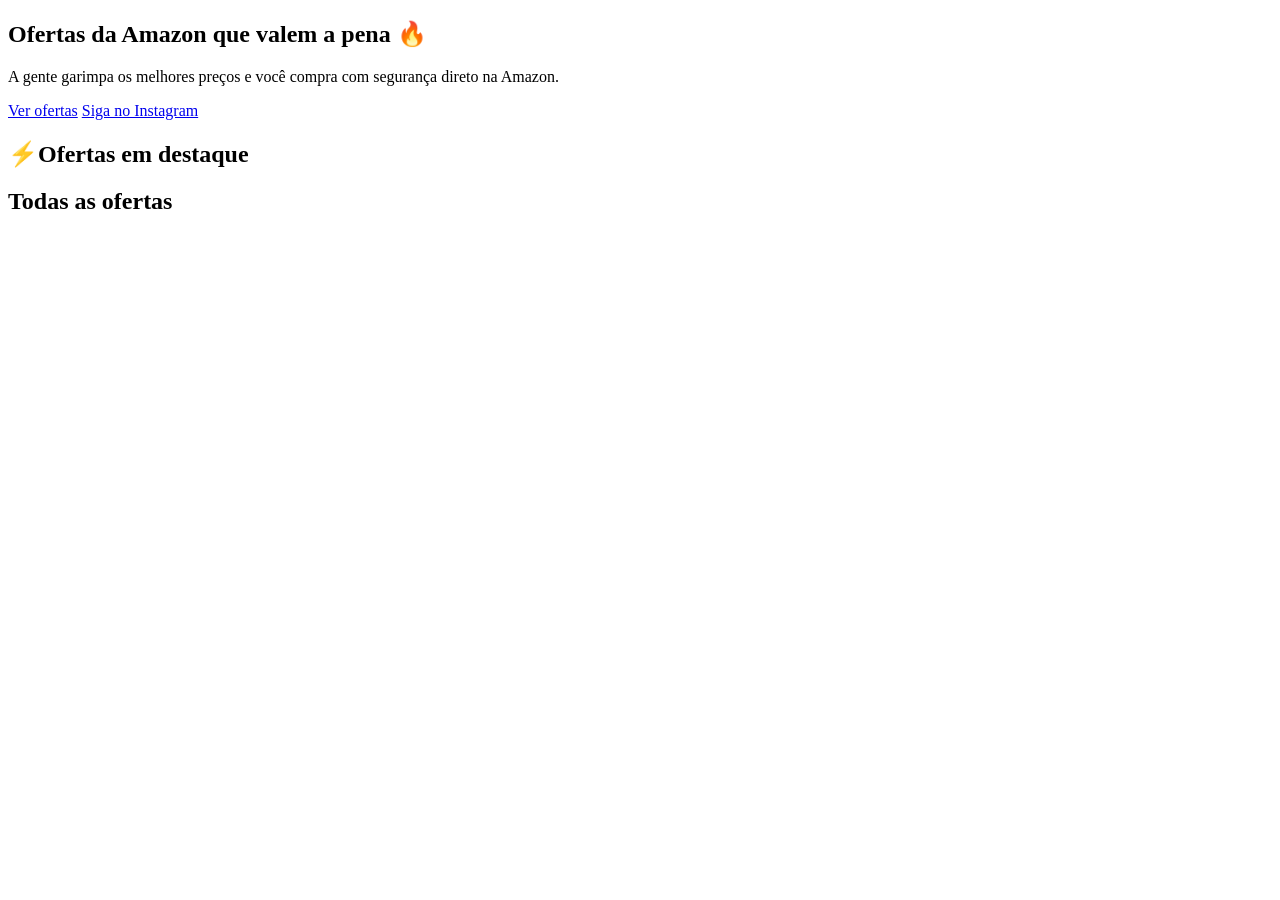
==== index.html @ 8117c34e "Add files via upload" ====
<!DOCTYPE html>
<html lang="pt-BR">
<head>
<meta charset="utf-8">
<meta name="viewport" content="width=device-width, initial-scale=1">
<meta name="referrer" content="strict-origin-when-cross-origin">
<title>Super Promos BR — Ofertas da Amazon selecionadas</title>
<meta name="description" content="As melhores ofertas e promoções da Amazon, escolhidas a dedo pela Super Promos BR.">
<meta property="og:type" content="website">
<meta property="og:site_name" content="Super Promos BR">
<meta property="og:title" content="Super Promos BR — Ofertas da Amazon selecionadas">
<meta property="og:description" content="As melhores ofertas e promoções da Amazon, escolhidas a dedo.">
<meta name="theme-color" content="#16131F">
<link rel="icon" href="assets/img/logo.svg">
<link rel="stylesheet" href="assets/css/style.css">
</head>
<body data-base="" data-pagina="inicio">
<header class="topo" id="topo"></header>

<section class="hero">
  <div class="container">
    <h1>Ofertas da Amazon que valem a pena 🔥</h1>
    <p>A gente garimpa os melhores preços e você compra com segurança direto na Amazon.</p>
    <div class="acoes">
      <a class="btn btn-branco" href="#todas">Ver ofertas</a>
      <a class="btn btn-contorno" href="https://www.instagram.com/superrpromosbr/" target="_blank" rel="noopener">Siga no Instagram</a>
    </div>
  </div>
</section>

<main class="container">
  <div class="sobe"><div class="chips" id="chips"></div></div>

  <section class="secao" id="secao-destaques">
    <div class="secao-topo"><h2><span class="fogo">⚡</span>Ofertas em destaque</h2></div>
    <div class="grade destaques" id="destaques"></div>
  </section>

  <section class="secao" id="todas">
    <div class="secao-topo"><h2 id="titulo-lista">Todas as ofertas</h2><span class="contagem" id="contagem"></span></div>
    <div class="grade" id="lista"></div>
  </section>
</main>

<footer class="rodape" id="rodape"></footer>
<script src="assets/js/config.js"></script>
<script src="assets/js/products.js"></script>
<script src="assets/js/app.js"></script>
</body>
</html>
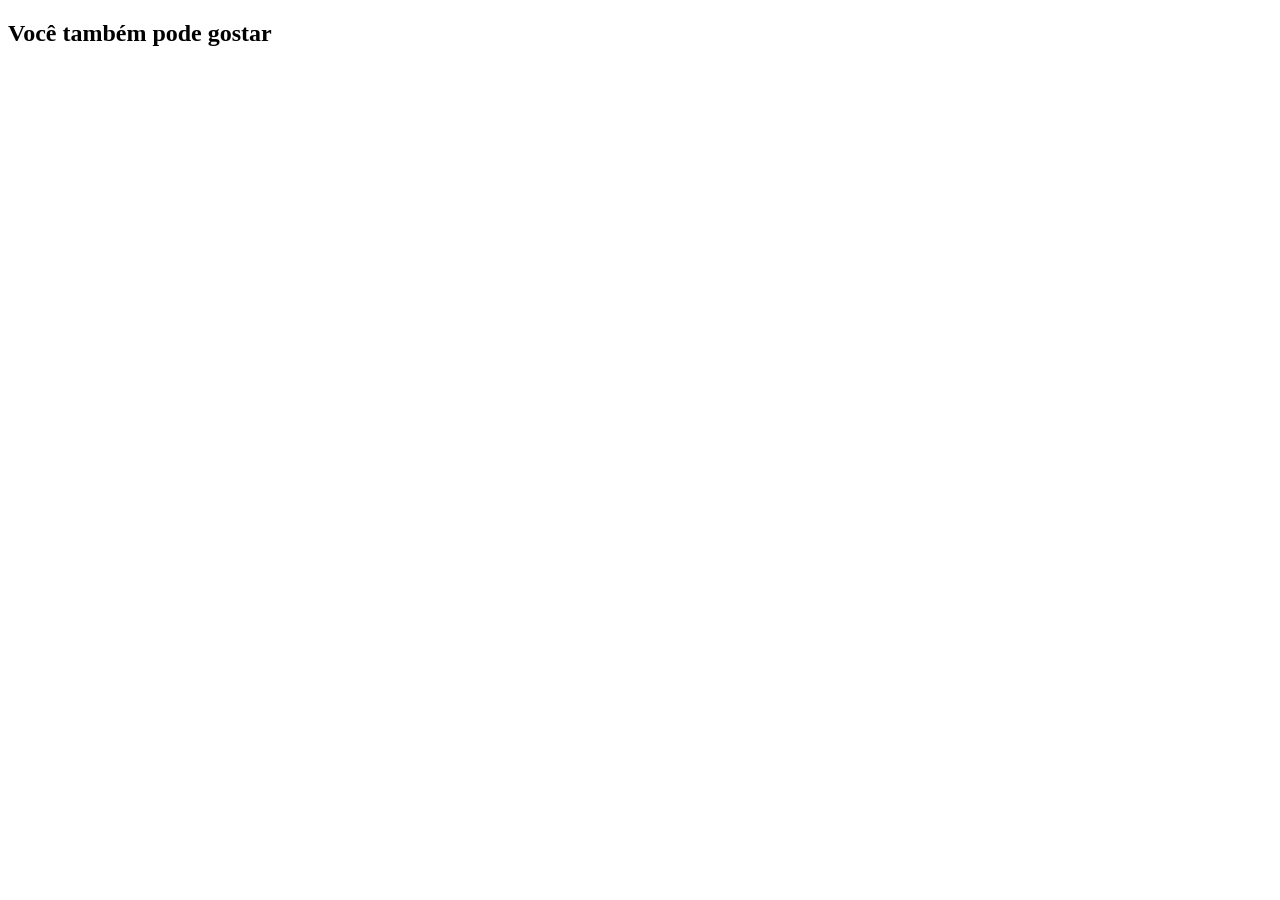
==== commit 3a974e82: "Add files via upload" ====
--- a/index.html
+++ b/index.html
@@ -4,47 +4,36 @@
 <meta charset="utf-8">
 <meta name="viewport" content="width=device-width, initial-scale=1">
 <meta name="referrer" content="strict-origin-when-cross-origin">
-<title>Super Promos BR — Ofertas da Amazon selecionadas</title>
-<meta name="description" content="As melhores ofertas e promoções da Amazon, escolhidas a dedo pela Super Promos BR.">
-<meta property="og:type" content="website">
+<title>Smartwatch com monitor de batimentos e notificações | Super Promos BR</title>
+<link rel="canonical" href="https://superpromosbr.com.br/p/smartwatch/">
+<meta name="description" content="Produto de EXEMPLO. Relógio inteligente para acompanhar treinos, sono e notificações do celular.">
+<meta property="og:type" content="product">
 <meta property="og:site_name" content="Super Promos BR">
-<meta property="og:title" content="Super Promos BR — Ofertas da Amazon selecionadas">
-<meta property="og:description" content="As melhores ofertas e promoções da Amazon, escolhidas a dedo.">
+<meta property="og:title" content="Smartwatch com monitor de batimentos e notificações">
+<meta property="og:description" content="Produto de EXEMPLO. Relógio inteligente para acompanhar treinos, sono e notificações do celular.">
+<meta property="og:url" content="https://superpromosbr.com.br/p/smartwatch/">
+<meta property="og:image" content="https://superpromosbr.com.br/assets/img/og-padrao.png">
+<meta name="twitter:card" content="summary_large_image">
 <meta name="theme-color" content="#16131F">
-<link rel="icon" href="assets/img/logo.svg">
-<link rel="stylesheet" href="assets/css/style.css">
+<link rel="icon" href="../../assets/img/logo.svg">
+<link rel="stylesheet" href="../../assets/css/style.css">
 </head>
-<body data-base="" data-pagina="inicio">
+<body data-base="../../" data-id="smartwatch" data-pagina="produto">
 <header class="topo" id="topo"></header>
 
-<section class="hero">
-  <div class="container">
-    <h1>Ofertas da Amazon que valem a pena 🔥</h1>
-    <p>A gente garimpa os melhores preços e você compra com segurança direto na Amazon.</p>
-    <div class="acoes">
-      <a class="btn btn-branco" href="#todas">Ver ofertas</a>
-      <a class="btn btn-contorno" href="https://www.instagram.com/superrpromosbr/" target="_blank" rel="noopener">Siga no Instagram</a>
-    </div>
-  </div>
-</section>
+<main class="container">
+  <nav class="migalhas" id="migalhas"></nav>
+  <article class="produto" id="produto"></article>
 
-<main class="container">
-  <div class="sobe"><div class="chips" id="chips"></div></div>
-
-  <section class="secao" id="secao-destaques">
-    <div class="secao-topo"><h2><span class="fogo">⚡</span>Ofertas em destaque</h2></div>
-    <div class="grade destaques" id="destaques"></div>
-  </section>
-
-  <section class="secao" id="todas">
-    <div class="secao-topo"><h2 id="titulo-lista">Todas as ofertas</h2><span class="contagem" id="contagem"></span></div>
-    <div class="grade" id="lista"></div>
+  <section class="secao">
+    <div class="secao-topo"><h2>Você também pode gostar</h2></div>
+    <div class="grade" id="relacionados"></div>
   </section>
 </main>
 
 <footer class="rodape" id="rodape"></footer>
-<script src="assets/js/config.js"></script>
-<script src="assets/js/products.js"></script>
-<script src="assets/js/app.js"></script>
+<script src="../../assets/js/config.js"></script>
+<script src="../../assets/js/products.js"></script>
+<script src="../../assets/js/app.js"></script>
 </body>
 </html>
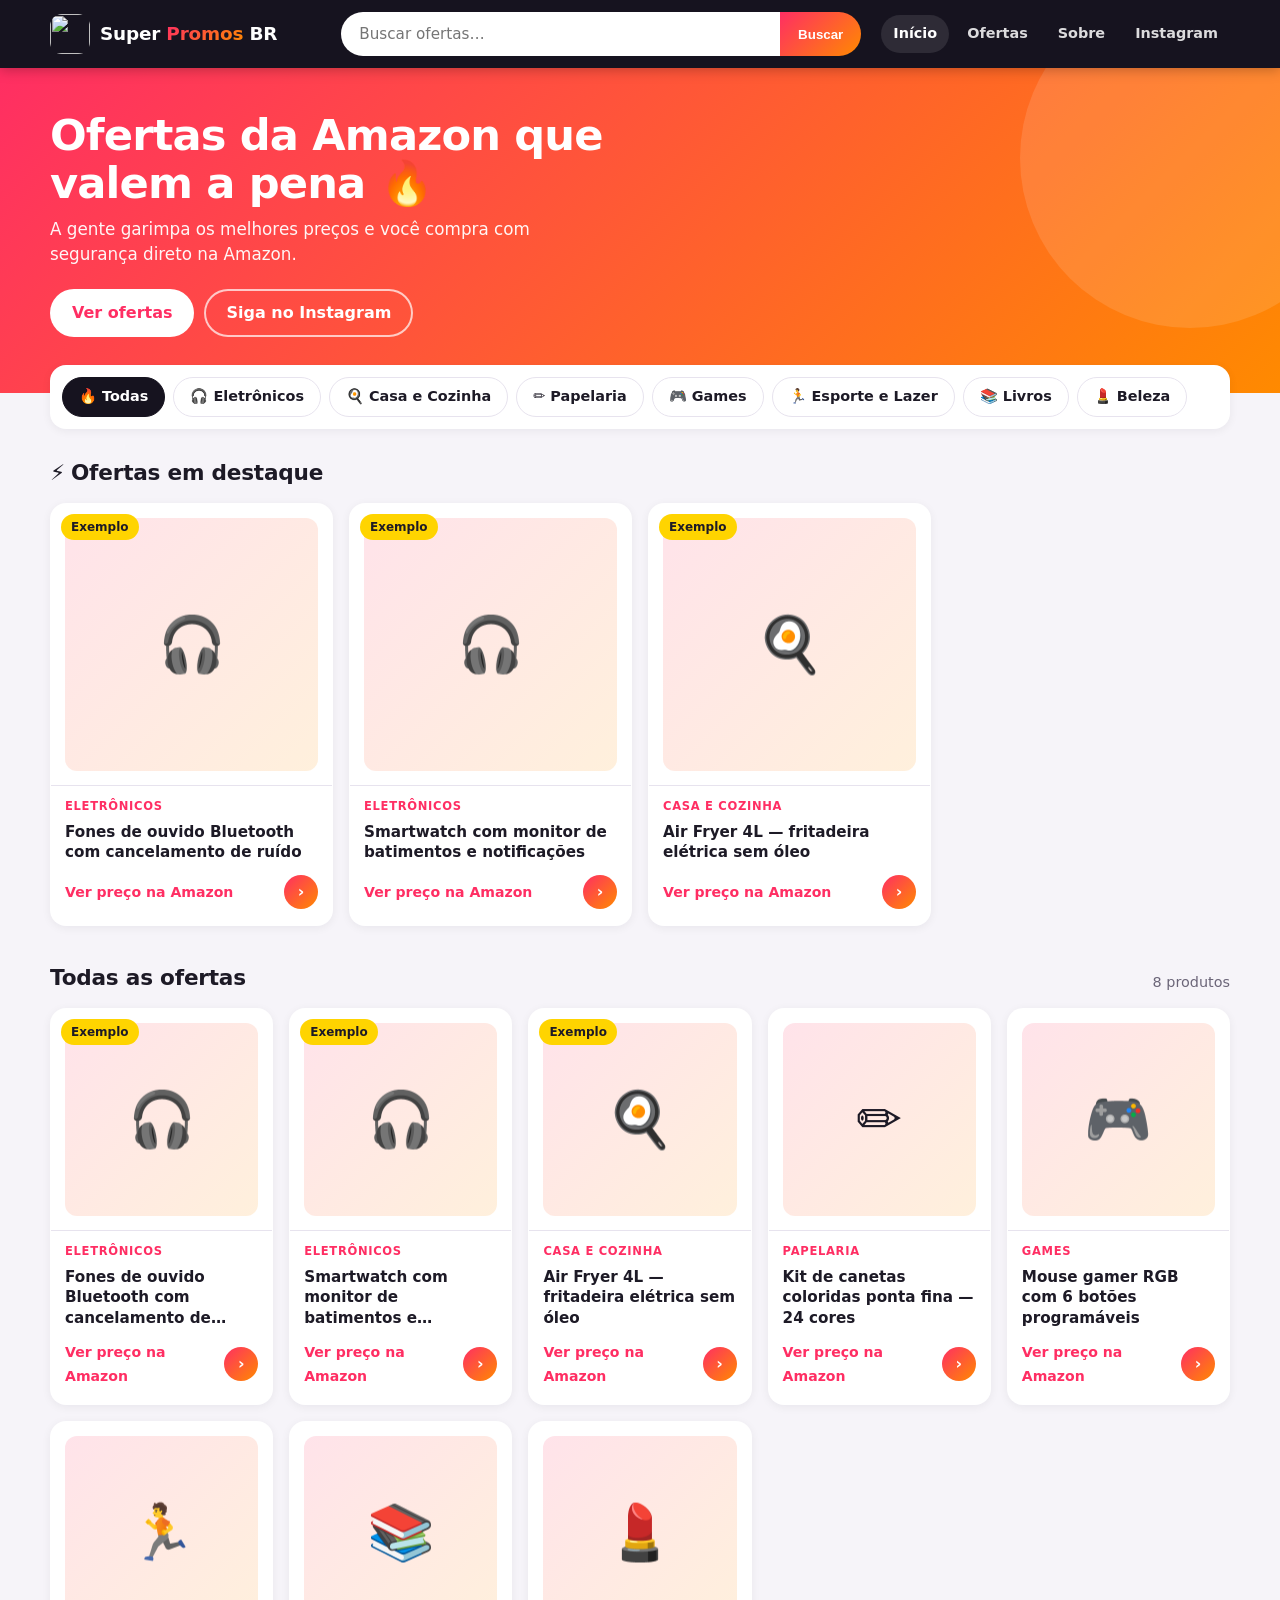
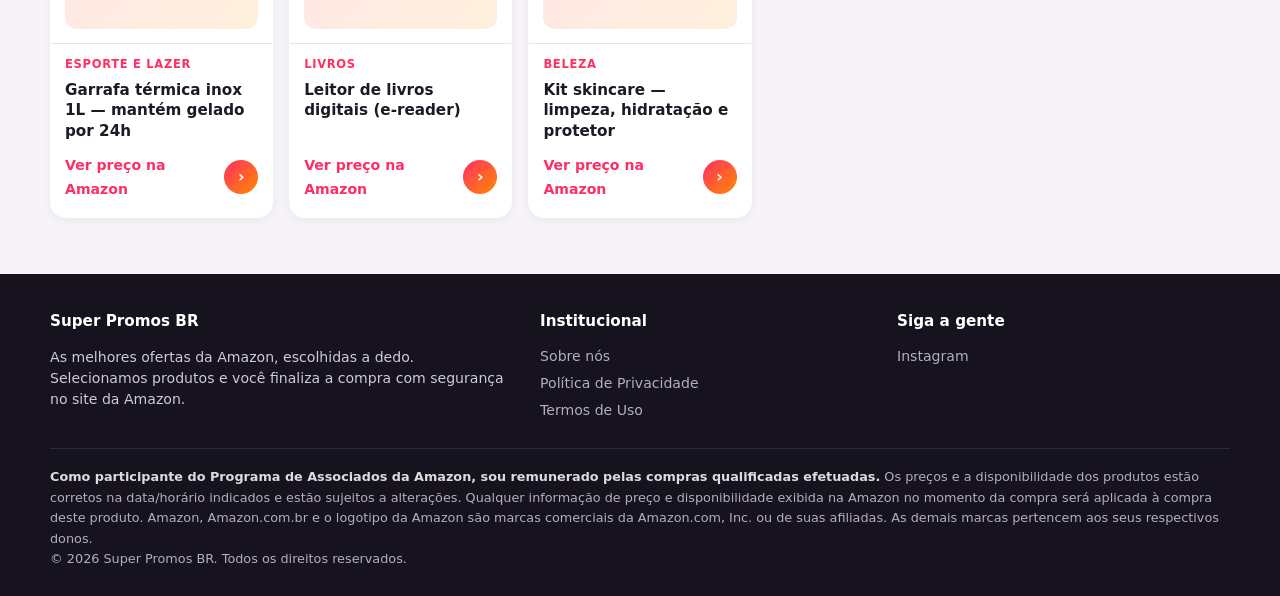
==== commit 2ace69a9: "Add files via upload" ====
--- a/index.html
+++ b/index.html
@@ -4,36 +4,47 @@
 <meta charset="utf-8">
 <meta name="viewport" content="width=device-width, initial-scale=1">
 <meta name="referrer" content="strict-origin-when-cross-origin">
-<title>Smartwatch com monitor de batimentos e notificações | Super Promos BR</title>
-<link rel="canonical" href="https://superpromosbr.com.br/p/smartwatch/">
-<meta name="description" content="Produto de EXEMPLO. Relógio inteligente para acompanhar treinos, sono e notificações do celular.">
-<meta property="og:type" content="product">
+<title>Super Promos BR — Ofertas da Amazon selecionadas</title>
+<meta name="description" content="As melhores ofertas e promoções da Amazon, escolhidas a dedo pela Super Promos BR.">
+<meta property="og:type" content="website">
 <meta property="og:site_name" content="Super Promos BR">
-<meta property="og:title" content="Smartwatch com monitor de batimentos e notificações">
-<meta property="og:description" content="Produto de EXEMPLO. Relógio inteligente para acompanhar treinos, sono e notificações do celular.">
-<meta property="og:url" content="https://superpromosbr.com.br/p/smartwatch/">
-<meta property="og:image" content="https://superpromosbr.com.br/assets/img/og-padrao.png">
-<meta name="twitter:card" content="summary_large_image">
+<meta property="og:title" content="Super Promos BR — Ofertas da Amazon selecionadas">
+<meta property="og:description" content="As melhores ofertas e promoções da Amazon, escolhidas a dedo.">
 <meta name="theme-color" content="#16131F">
-<link rel="icon" href="../../assets/img/logo.svg">
-<link rel="stylesheet" href="../../assets/css/style.css">
+<link rel="icon" href="assets/img/logo.svg">
+<link rel="stylesheet" href="assets/css/style.css">
 </head>
-<body data-base="../../" data-id="smartwatch" data-pagina="produto">
+<body data-base="" data-pagina="inicio">
 <header class="topo" id="topo"></header>
 
+<section class="hero">
+  <div class="container">
+    <h1>Ofertas da Amazon que valem a pena 🔥</h1>
+    <p>A gente garimpa os melhores preços e você compra com segurança direto na Amazon.</p>
+    <div class="acoes">
+      <a class="btn btn-branco" href="#todas">Ver ofertas</a>
+      <a class="btn btn-contorno" href="https://www.instagram.com/superrpromosbr/" target="_blank" rel="noopener">Siga no Instagram</a>
+    </div>
+  </div>
+</section>
+
 <main class="container">
-  <nav class="migalhas" id="migalhas"></nav>
-  <article class="produto" id="produto"></article>
+  <div class="sobe"><div class="chips" id="chips"></div></div>
 
-  <section class="secao">
-    <div class="secao-topo"><h2>Você também pode gostar</h2></div>
-    <div class="grade" id="relacionados"></div>
+  <section class="secao" id="secao-destaques">
+    <div class="secao-topo"><h2><span class="fogo">⚡</span>Ofertas em destaque</h2></div>
+    <div class="grade destaques" id="destaques"></div>
+  </section>
+
+  <section class="secao" id="todas">
+    <div class="secao-topo"><h2 id="titulo-lista">Todas as ofertas</h2><span class="contagem" id="contagem"></span></div>
+    <div class="grade" id="lista"></div>
   </section>
 </main>
 
 <footer class="rodape" id="rodape"></footer>
-<script src="../../assets/js/config.js"></script>
-<script src="../../assets/js/products.js"></script>
-<script src="../../assets/js/app.js"></script>
+<script src="assets/js/config.js"></script>
+<script src="assets/js/products.js"></script>
+<script src="assets/js/app.js"></script>
 </body>
 </html>
--- a/assets/css/style.css
+++ b/assets/css/style.css
@@ -0,0 +1,145 @@
+/* =========================================================
+   CORES DA MARCA — troque aqui para bater com o Instagram
+   ========================================================= */
+:root{
+  --cor-primaria:#FF2E63;     /* rosa/vermelho promo */
+  --cor-secundaria:#FF8A00;   /* laranja */
+  --cor-destaque:#FFD400;     /* amarelo dos selos */
+  --cor-escura:#16131F;       /* topo e rodapé */
+  --fundo:#F6F4F9;
+  --cartao:#FFFFFF;
+  --texto:#1D1A26;
+  --texto-suave:#6B6578;
+  --borda:#E7E3EE;
+  --sucesso:#0F9D58;
+  --raio:16px;
+  --sombra:0 2px 10px rgba(22,19,31,.06);
+  --sombra-forte:0 10px 30px rgba(22,19,31,.14);
+  --gradiente:linear-gradient(135deg,var(--cor-primaria),var(--cor-secundaria));
+}
+
+*{box-sizing:border-box}
+html{scroll-behavior:smooth}
+body{margin:0;font-family:"Inter",system-ui,-apple-system,"Segoe UI",Roboto,Arial,sans-serif;background:var(--fundo);color:var(--texto);line-height:1.5;-webkit-font-smoothing:antialiased}
+a{color:inherit;text-decoration:none}
+img{max-width:100%;display:block}
+.container{width:min(1180px,100% - 32px);margin-inline:auto}
+
+/* ---------- Topo ---------- */
+.topo{background:var(--cor-escura);color:#fff;position:sticky;top:0;z-index:50;box-shadow:0 2px 12px rgba(0,0,0,.25)}
+.topo .container{display:flex;align-items:center;gap:20px;height:68px}
+.marca{display:flex;align-items:center;gap:10px;font-weight:800;font-size:1.15rem;letter-spacing:-.01em;white-space:nowrap}
+.marca img{width:40px;height:40px;border-radius:12px;object-fit:cover}
+.marca span b{background:var(--gradiente);-webkit-background-clip:text;background-clip:text;color:transparent}
+.busca{flex:1;display:flex;max-width:520px;margin-left:auto}
+.busca input{flex:1;border:0;border-radius:999px 0 0 999px;padding:11px 18px;font:inherit;font-size:.95rem;outline:none;min-width:0}
+.busca button{border:0;border-radius:0 999px 999px 0;padding:0 18px;background:var(--gradiente);color:#fff;font-weight:700;cursor:pointer}
+.nav{display:flex;gap:6px}
+.nav a{padding:8px 12px;border-radius:999px;font-size:.9rem;font-weight:600;opacity:.85}
+.nav a:hover,.nav a.ativo{background:rgba(255,255,255,.1);opacity:1}
+.menu-btn{display:none;background:none;border:0;color:#fff;font-size:1.6rem;cursor:pointer}
+
+/* ---------- Hero ---------- */
+.hero{background:var(--gradiente);color:#fff;padding:44px 0 56px;position:relative;overflow:hidden}
+.hero::after{content:"";position:absolute;right:-80px;top:-80px;width:340px;height:340px;border-radius:50%;background:rgba(255,255,255,.12)}
+.hero h1{font-size:clamp(1.7rem,4vw,2.7rem);line-height:1.1;margin:0 0 10px;letter-spacing:-.02em;max-width:640px}
+.hero p{margin:0 0 22px;font-size:1.05rem;opacity:.95;max-width:560px}
+.hero .acoes{display:flex;gap:10px;flex-wrap:wrap;position:relative;z-index:1}
+.btn{display:inline-flex;align-items:center;justify-content:center;gap:8px;border:0;border-radius:999px;padding:12px 22px;font:inherit;font-weight:700;cursor:pointer;transition:transform .15s,box-shadow .15s}
+.btn:hover{transform:translateY(-1px)}
+.btn-branco{background:#fff;color:var(--cor-primaria)}
+.btn-contorno{background:transparent;color:#fff;box-shadow:inset 0 0 0 2px rgba(255,255,255,.7)}
+.btn-amazon{background:#FFD814;color:#0F1111;font-size:1.05rem;padding:15px 26px;width:100%;box-shadow:0 4px 0 #E6B800}
+.btn-amazon:hover{background:#F7CA00}
+.btn-sec{background:#fff;color:var(--texto);box-shadow:inset 0 0 0 1px var(--borda)}
+
+/* ---------- Categorias ---------- */
+.chips{display:flex;gap:8px;overflow-x:auto;padding:18px 0 6px;scrollbar-width:none}
+.chips::-webkit-scrollbar{display:none}
+.chip{flex:none;border:1px solid var(--borda);background:#fff;border-radius:999px;padding:8px 16px;font:inherit;font-size:.9rem;font-weight:600;cursor:pointer;color:var(--texto)}
+.chip.ativo{background:var(--cor-escura);color:#fff;border-color:var(--cor-escura)}
+.sobe{margin-top:-28px;position:relative;z-index:2}
+.sobe .chips{background:#fff;border-radius:var(--raio);padding:12px;box-shadow:var(--sombra)}
+
+/* ---------- Seções e grade ---------- */
+.secao{padding:28px 0 8px}
+.secao-topo{display:flex;align-items:end;justify-content:space-between;gap:12px;margin-bottom:14px}
+.secao h2{margin:0;font-size:1.35rem;letter-spacing:-.01em}
+.secao h2 .fogo{margin-right:6px}
+.contagem{color:var(--texto-suave);font-size:.9rem}
+.grade{display:grid;grid-template-columns:repeat(auto-fill,minmax(210px,1fr));gap:16px}
+.grade.destaques{grid-template-columns:repeat(auto-fill,minmax(280px,1fr))}
+
+.card{background:var(--cartao);border-radius:var(--raio);overflow:hidden;box-shadow:var(--sombra);display:flex;flex-direction:column;transition:transform .18s,box-shadow .18s;border:1px solid transparent}
+.card:hover{transform:translateY(-3px);box-shadow:var(--sombra-forte);border-color:var(--borda)}
+.card .foto{aspect-ratio:1/1;background:#fff;display:grid;place-items:center;position:relative;padding:14px}
+.card .foto img{width:100%;height:100%;object-fit:contain}
+.selo{position:absolute;top:10px;left:10px;background:var(--cor-destaque);color:#1d1a26;font-weight:800;font-size:.75rem;padding:4px 10px;border-radius:999px}
+.card .info{padding:12px 14px 16px;display:flex;flex-direction:column;gap:6px;flex:1;border-top:1px solid var(--borda)}
+.card .cat{font-size:.72rem;font-weight:700;text-transform:uppercase;letter-spacing:.06em;color:var(--cor-primaria)}
+.card h3{margin:0;font-size:.95rem;font-weight:600;line-height:1.35;display:-webkit-box;-webkit-line-clamp:3;-webkit-box-orient:vertical;overflow:hidden}
+.card .rodape-card{margin-top:auto;display:flex;align-items:center;justify-content:space-between;gap:8px;padding-top:6px}
+.preco{font-weight:800;font-size:1.15rem;color:var(--texto)}
+.preco-antigo{color:var(--texto-suave);text-decoration:line-through;font-size:.82rem;font-weight:500}
+.ver-preco{font-weight:700;font-size:.88rem;color:var(--cor-primaria)}
+.seta{width:34px;height:34px;border-radius:50%;background:var(--gradiente);color:#fff;display:grid;place-items:center;font-weight:800;flex:none}
+.vazio{background:#fff;border-radius:var(--raio);padding:40px;text-align:center;color:var(--texto-suave)}
+
+/* Imagem provisória (sem foto) */
+.placeholder{width:100%;height:100%;border-radius:12px;display:grid;place-items:center;font-size:3.4rem;background:linear-gradient(135deg,#FFE3EA,#FFF0DC)}
+
+/* ---------- Página de produto ---------- */
+.migalhas{font-size:.85rem;color:var(--texto-suave);padding:18px 0 8px}
+.migalhas a:hover{color:var(--cor-primaria)}
+.produto{display:grid;grid-template-columns:1.05fr 1fr;gap:28px;background:#fff;border-radius:22px;padding:28px;box-shadow:var(--sombra)}
+.produto .galeria{background:#fff;border:1px solid var(--borda);border-radius:var(--raio);aspect-ratio:1/1;display:grid;place-items:center;padding:24px;position:relative}
+.produto .galeria img{width:100%;height:100%;object-fit:contain}
+.produto h1{font-size:clamp(1.3rem,2.6vw,1.8rem);line-height:1.2;margin:6px 0 12px;letter-spacing:-.01em}
+.loja{display:inline-flex;align-items:center;gap:8px;font-size:.85rem;color:var(--texto-suave);background:var(--fundo);padding:6px 12px;border-radius:999px}
+.loja b{color:var(--texto)}
+.caixa-preco{background:var(--fundo);border-radius:var(--raio);padding:16px 18px;margin:16px 0}
+.caixa-preco .preco{font-size:1.8rem}
+.aviso-preco{font-size:.78rem;color:var(--texto-suave);margin-top:6px}
+.descricao{color:#3b3647;margin:0 0 16px;white-space:pre-line}
+.cupom{display:flex;align-items:center;justify-content:space-between;gap:10px;border:2px dashed var(--cor-primaria);border-radius:12px;padding:10px 14px;margin-bottom:16px;font-weight:700}
+.cupom code{font-size:1.1rem;letter-spacing:.06em;color:var(--cor-primaria)}
+.seguro{font-size:.82rem;color:var(--texto-suave);text-align:center;margin:10px 0 18px}
+.compartilhar{display:flex;gap:8px;flex-wrap:wrap}
+.compartilhar .btn{flex:1;min-width:140px;padding:10px 14px;font-size:.9rem}
+.tag-parceria{display:inline-block;font-size:.75rem;font-weight:700;color:var(--cor-primaria);background:#FFE3EA;padding:3px 10px;border-radius:999px}
+
+/* ---------- Páginas de texto ---------- */
+.texto{background:#fff;border-radius:22px;padding:32px;box-shadow:var(--sombra);margin:24px auto;max-width:820px}
+.texto h1{margin-top:0}
+.texto h2{font-size:1.15rem;margin-top:26px}
+.texto p,.texto li{color:#3b3647}
+
+/* ---------- Rodapé ---------- */
+.rodape{background:var(--cor-escura);color:#cfcadb;margin-top:48px;padding:36px 0 26px;font-size:.88rem}
+.rodape .colunas{display:grid;grid-template-columns:1.4fr 1fr 1fr;gap:24px}
+.rodape h4{color:#fff;margin:0 0 10px;font-size:.95rem}
+.rodape a{display:block;padding:3px 0;opacity:.85}
+.rodape a:hover{opacity:1;color:#fff}
+.rodape .divulgacao{border-top:1px solid rgba(255,255,255,.12);margin-top:24px;padding-top:18px;font-size:.8rem;line-height:1.6;opacity:.85}
+.rodape .divulgacao strong{color:#fff}
+
+.toast{position:fixed;left:50%;bottom:24px;transform:translateX(-50%) translateY(120px);background:var(--cor-escura);color:#fff;padding:12px 20px;border-radius:999px;font-weight:600;transition:transform .25s;z-index:99}
+.toast.mostrar{transform:translateX(-50%) translateY(0)}
+
+/* ---------- Celular ---------- */
+@media (max-width:860px){
+  .produto{grid-template-columns:1fr;padding:18px}
+  .rodape .colunas{grid-template-columns:1fr}
+}
+@media (max-width:720px){
+  .topo .container{flex-wrap:wrap;height:auto;padding:10px 0;gap:10px}
+  .busca{order:3;max-width:none;flex-basis:100%}
+  .menu-btn{display:block;margin-left:auto}
+  .nav{display:none;order:4;flex-basis:100%;flex-direction:column}
+  .nav.aberto{display:flex}
+  .grade{grid-template-columns:repeat(2,1fr);gap:10px}
+  .grade.destaques{grid-template-columns:1fr}
+  .card h3{font-size:.86rem}
+  .hero{padding:30px 0 50px}
+}
+.hora-preco{font-size:.7rem;color:var(--texto-suave);cursor:help}
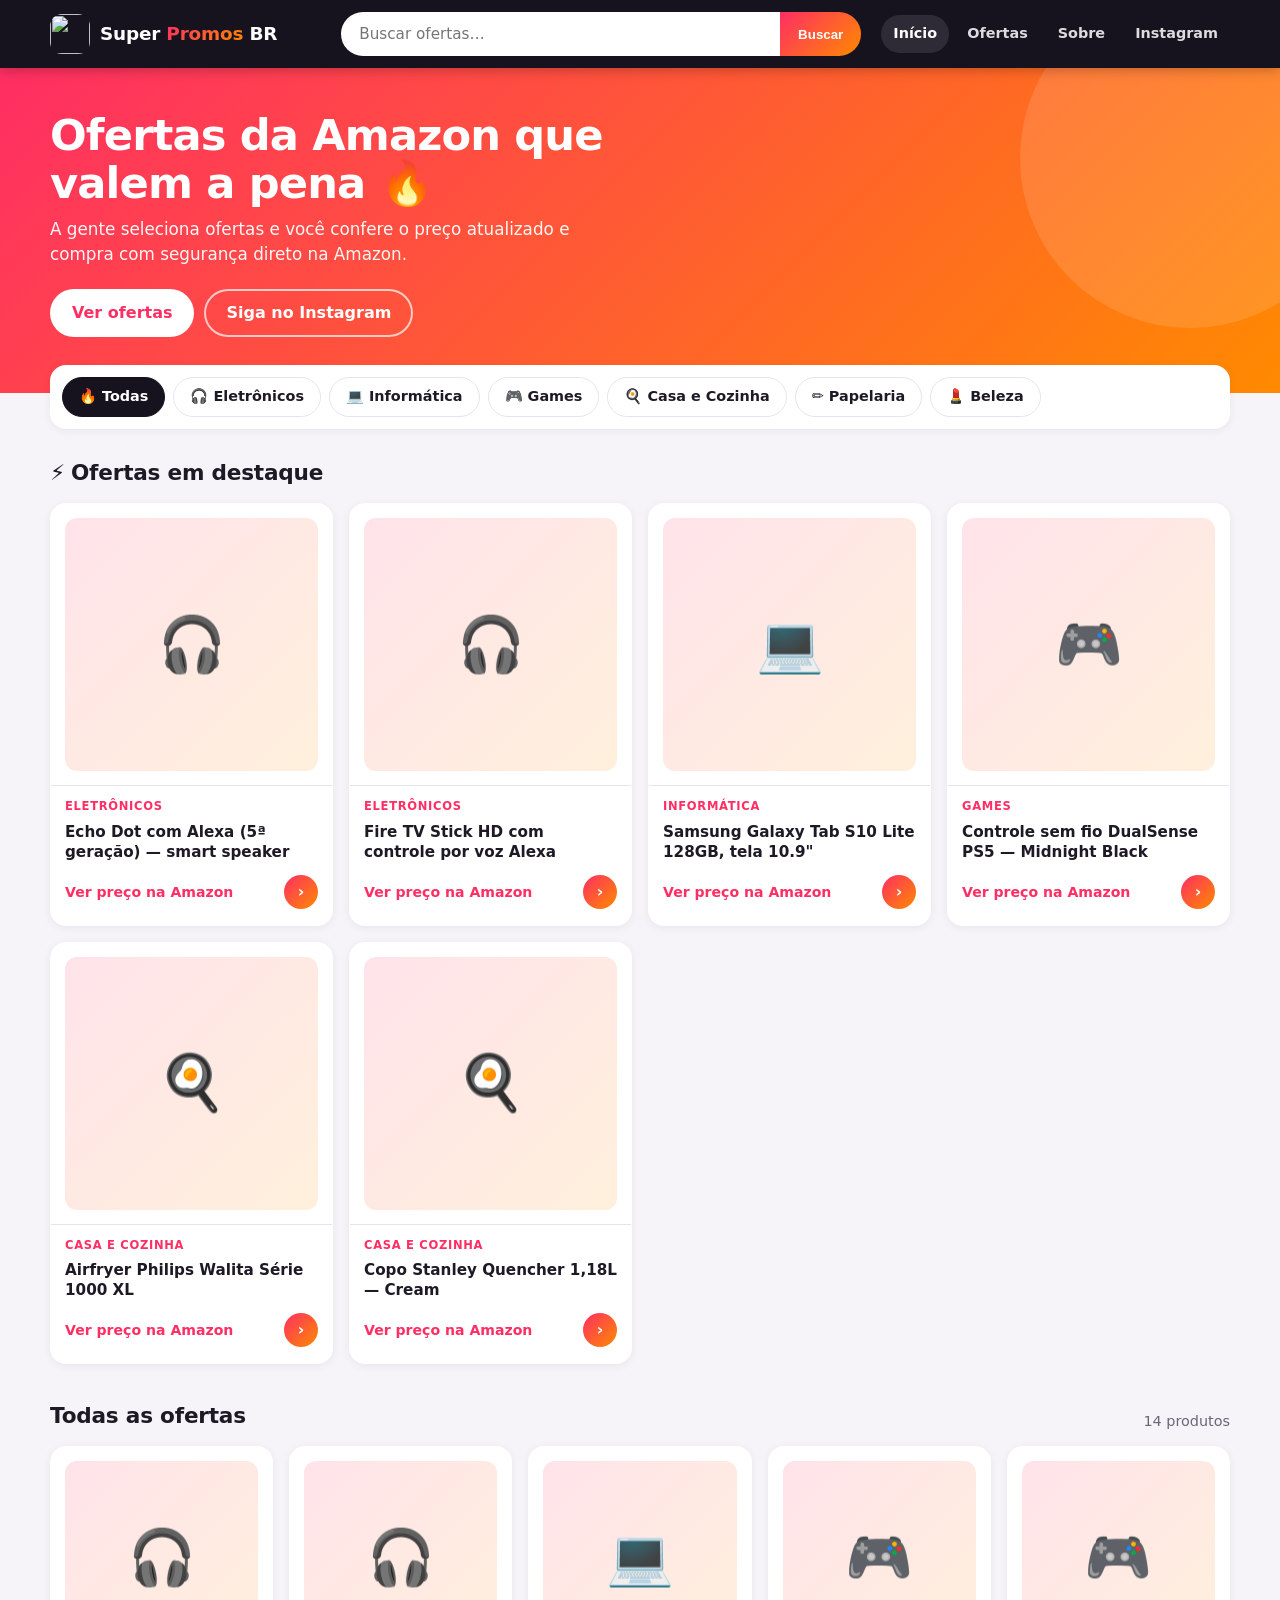
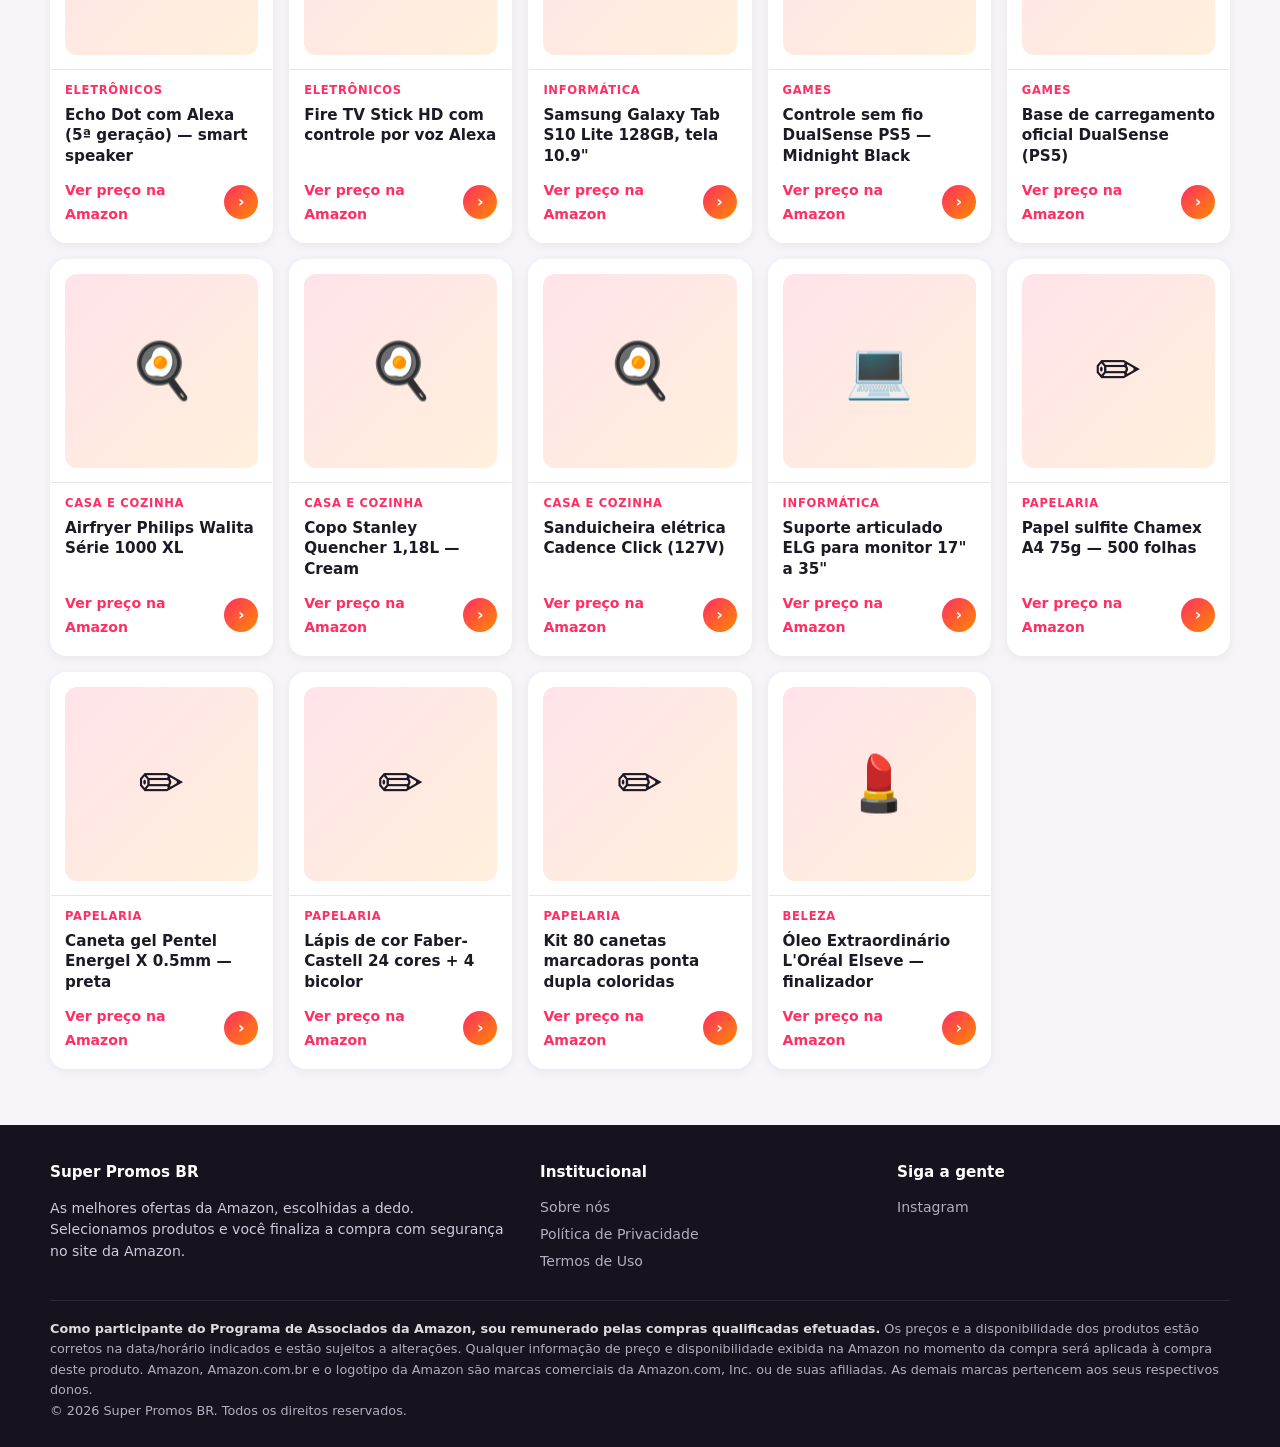
==== commit a2fec275: "Add files via upload" ====
--- a/index.html
+++ b/index.html
@@ -12,7 +12,7 @@
 <meta property="og:description" content="As melhores ofertas e promoções da Amazon, escolhidas a dedo.">
 <meta name="theme-color" content="#16131F">
 <link rel="icon" href="assets/img/logo.svg">
-<link rel="stylesheet" href="assets/css/style.css">
+<link rel="stylesheet" href="assets/css/style.css?v=mwyxko3i">
 </head>
 <body data-base="" data-pagina="inicio">
 <header class="topo" id="topo"></header>
@@ -20,7 +20,7 @@
 <section class="hero">
   <div class="container">
     <h1>Ofertas da Amazon que valem a pena 🔥</h1>
-    <p>A gente garimpa os melhores preços e você compra com segurança direto na Amazon.</p>
+    <p>A gente seleciona ofertas e você confere o preço atualizado e compra com segurança direto na Amazon.</p>
     <div class="acoes">
       <a class="btn btn-branco" href="#todas">Ver ofertas</a>
       <a class="btn btn-contorno" href="https://www.instagram.com/superrpromosbr/" target="_blank" rel="noopener">Siga no Instagram</a>
@@ -43,8 +43,8 @@
 </main>
 
 <footer class="rodape" id="rodape"></footer>
-<script src="assets/js/config.js"></script>
-<script src="assets/js/products.js"></script>
-<script src="assets/js/app.js"></script>
+<script src="assets/js/config.js?v=mwyxko3i"></script>
+<script src="assets/js/products.js?v=mwyxko3i"></script>
+<script src="assets/js/app.js?v=mwyxko3i"></script>
 </body>
 </html>
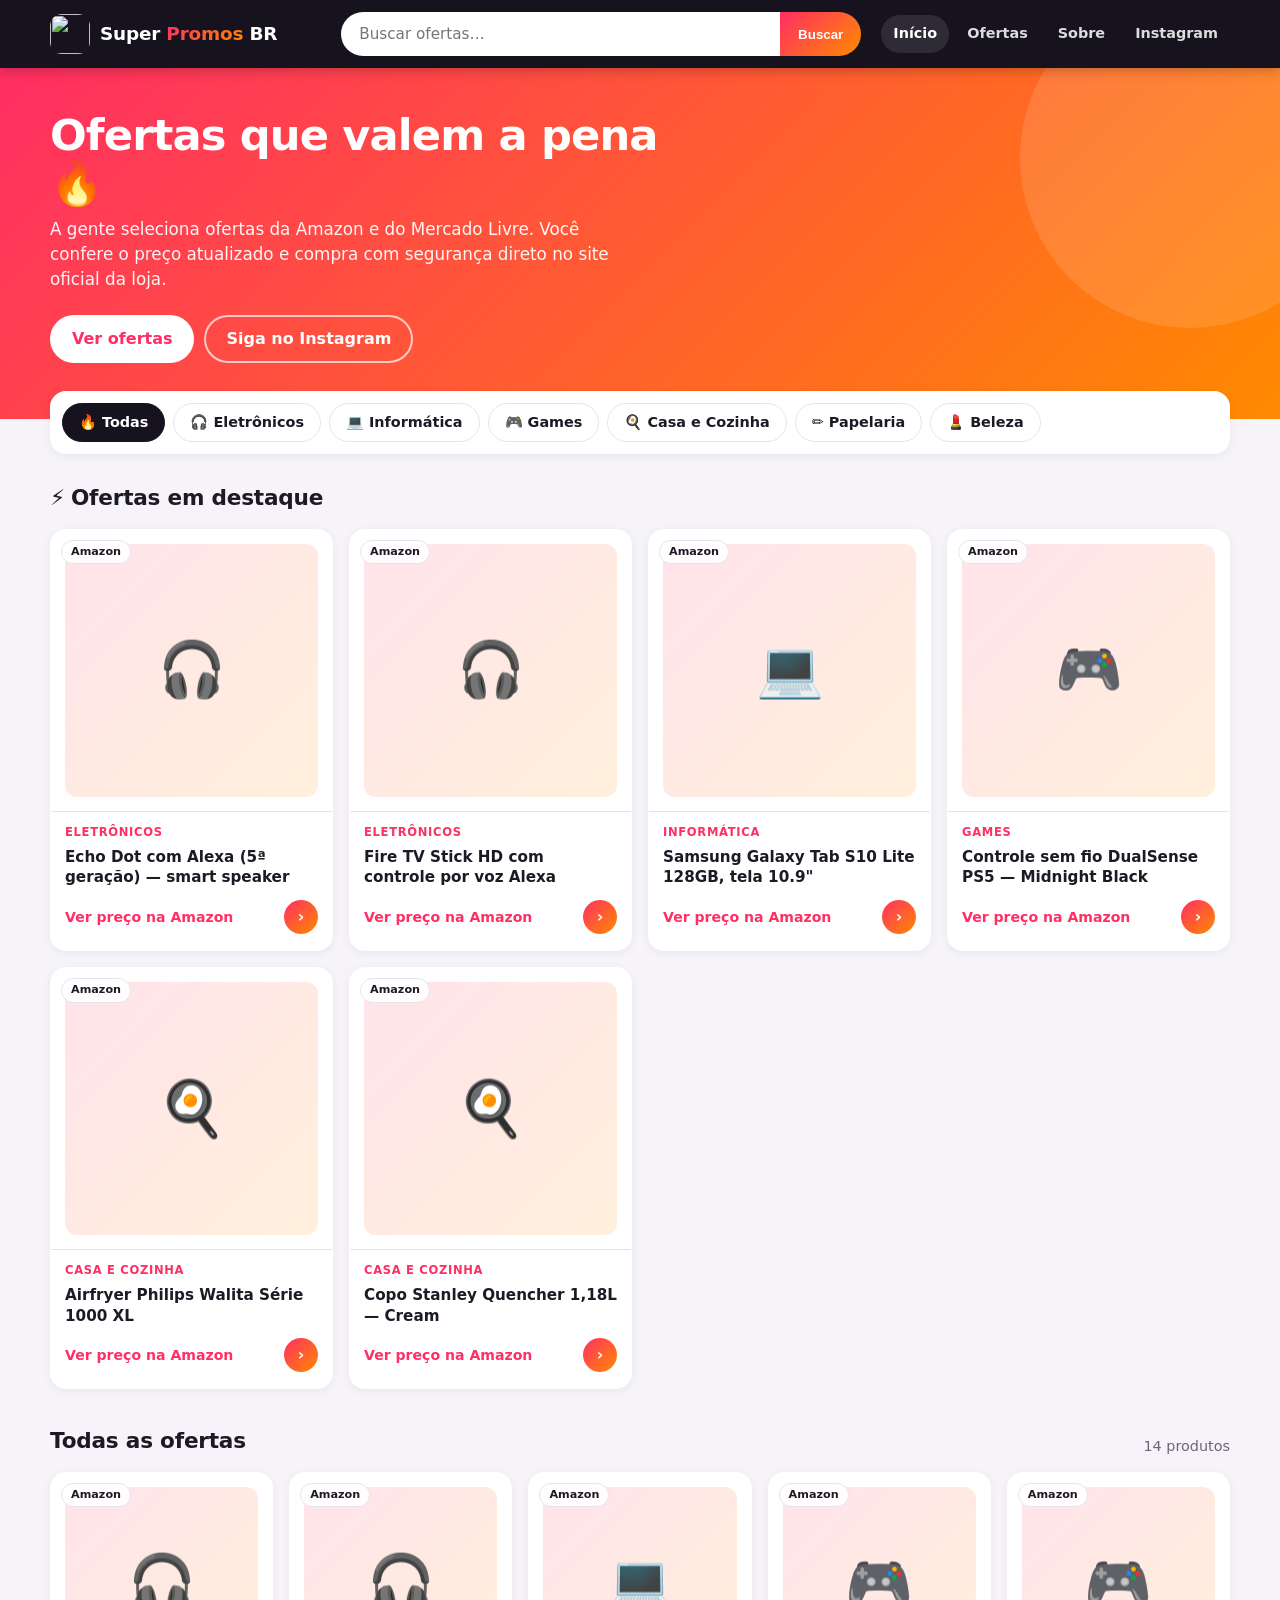
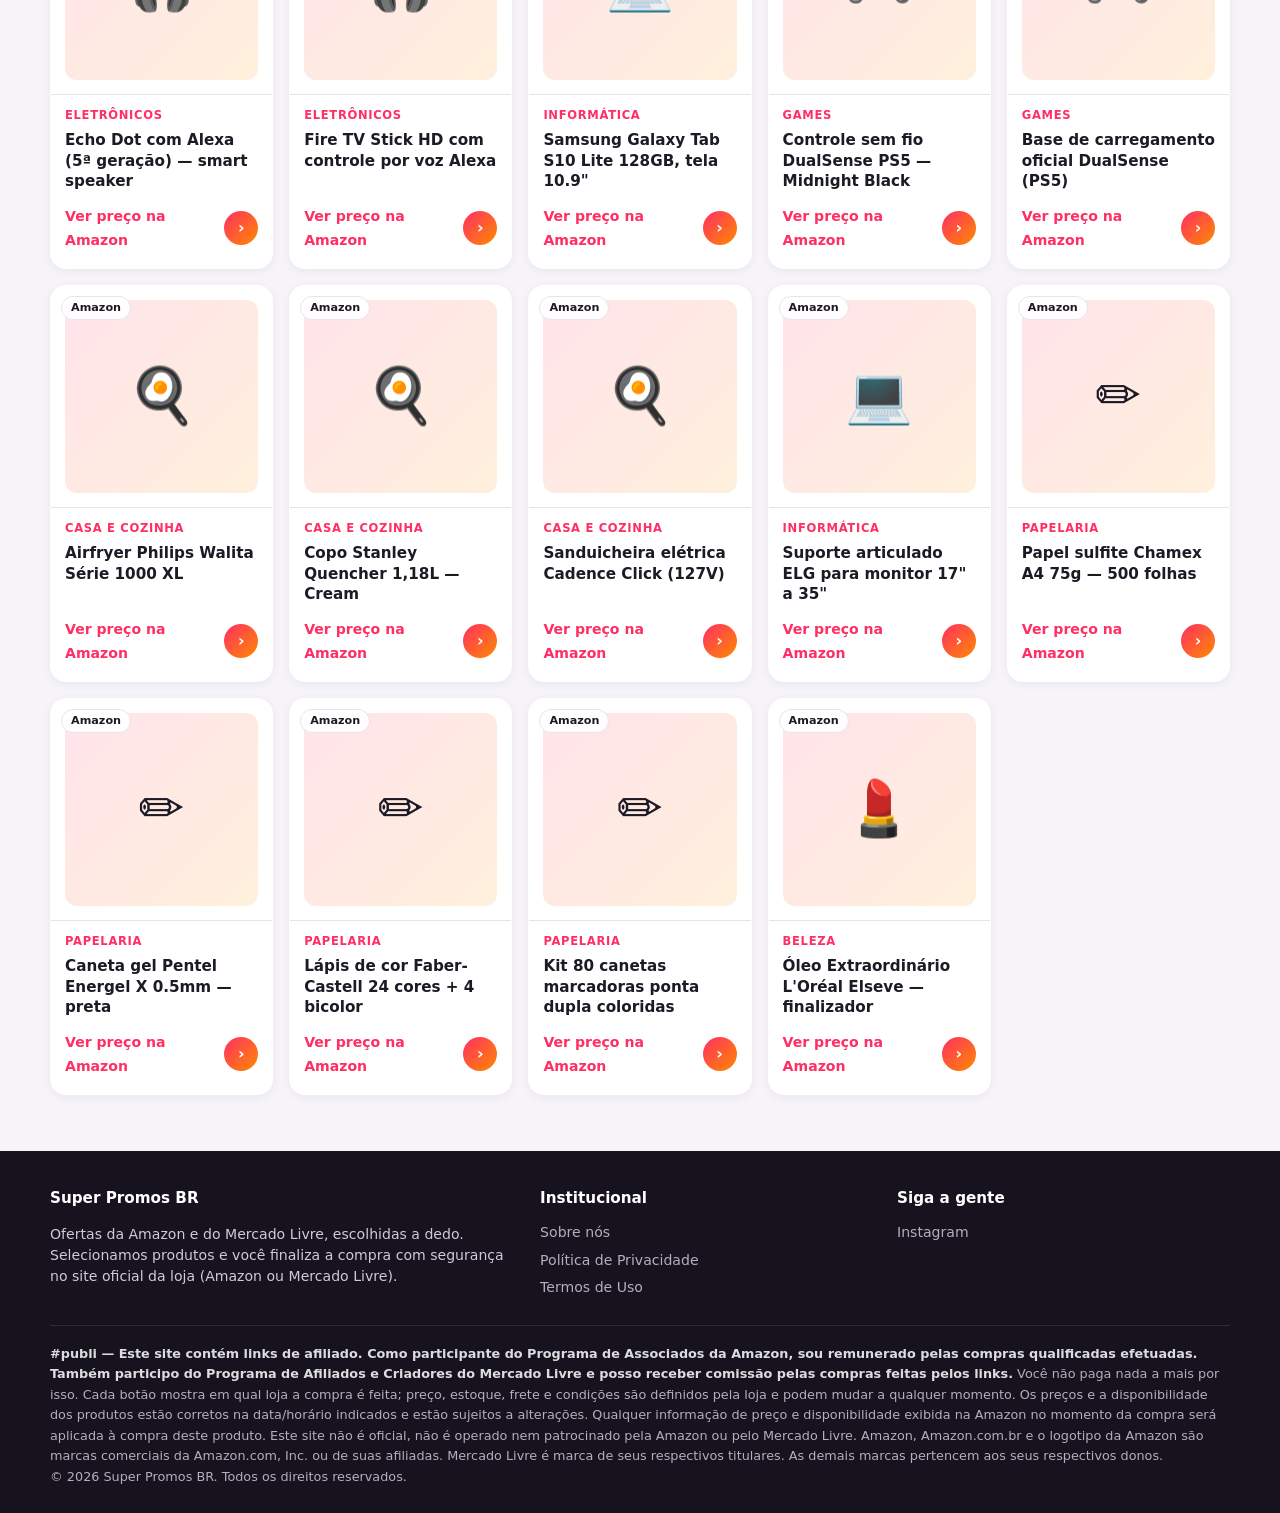
==== commit 2530fd8d: "Add files via upload" ====
--- a/index.html
+++ b/index.html
@@ -4,23 +4,23 @@
 <meta charset="utf-8">
 <meta name="viewport" content="width=device-width, initial-scale=1">
 <meta name="referrer" content="strict-origin-when-cross-origin">
-<title>Super Promos BR — Ofertas da Amazon selecionadas</title>
-<meta name="description" content="As melhores ofertas e promoções da Amazon, escolhidas a dedo pela Super Promos BR.">
+<title>Super Promos BR — Ofertas selecionadas da Amazon e do Mercado Livre</title>
+<meta name="description" content="Ofertas da Amazon e do Mercado Livre selecionadas pela Super Promos BR. Você confere o preço e compra no site oficial da loja.">
 <meta property="og:type" content="website">
 <meta property="og:site_name" content="Super Promos BR">
-<meta property="og:title" content="Super Promos BR — Ofertas da Amazon selecionadas">
-<meta property="og:description" content="As melhores ofertas e promoções da Amazon, escolhidas a dedo.">
+<meta property="og:title" content="Super Promos BR — Ofertas selecionadas da Amazon e do Mercado Livre">
+<meta property="og:description" content="Ofertas da Amazon e do Mercado Livre selecionadas para você.">
 <meta name="theme-color" content="#16131F">
 <link rel="icon" href="assets/img/logo.svg">
-<link rel="stylesheet" href="assets/css/style.css?v=mwyxko3i">
+<link rel="stylesheet" href="assets/css/style.css?v=mwyy57nf">
 </head>
 <body data-base="" data-pagina="inicio">
 <header class="topo" id="topo"></header>
 
 <section class="hero">
   <div class="container">
-    <h1>Ofertas da Amazon que valem a pena 🔥</h1>
-    <p>A gente seleciona ofertas e você confere o preço atualizado e compra com segurança direto na Amazon.</p>
+    <h1>Ofertas que valem a pena 🔥</h1>
+    <p>A gente seleciona ofertas da Amazon e do Mercado Livre. Você confere o preço atualizado e compra com segurança direto no site oficial da loja.</p>
     <div class="acoes">
       <a class="btn btn-branco" href="#todas">Ver ofertas</a>
       <a class="btn btn-contorno" href="https://www.instagram.com/superrpromosbr/" target="_blank" rel="noopener">Siga no Instagram</a>
@@ -43,8 +43,8 @@
 </main>
 
 <footer class="rodape" id="rodape"></footer>
-<script src="assets/js/config.js?v=mwyxko3i"></script>
-<script src="assets/js/products.js?v=mwyxko3i"></script>
-<script src="assets/js/app.js?v=mwyxko3i"></script>
+<script src="assets/js/config.js?v=mwyy57nf"></script>
+<script src="assets/js/products.js?v=mwyy57nf"></script>
+<script src="assets/js/app.js?v=mwyy57nf"></script>
 </body>
 </html>
--- a/assets/css/style.css
+++ b/assets/css/style.css
@@ -143,3 +143,6 @@
   .hero{padding:30px 0 50px}
 }
 .hora-preco{font-size:.7rem;color:var(--texto-suave);cursor:help}
+/* nome da loja sobre a foto (deixa claro para onde a foto leva) */
+.selo-loja{position:absolute;top:10px;left:10px;z-index:1;background:rgba(255,255,255,.92);color:#1d1a26;border:1px solid var(--borda);font-weight:700;font-size:.7rem;padding:3px 9px;border-radius:999px;pointer-events:none}
+.card .foto,.card .info,.produto .galeria{color:inherit;text-decoration:none}
